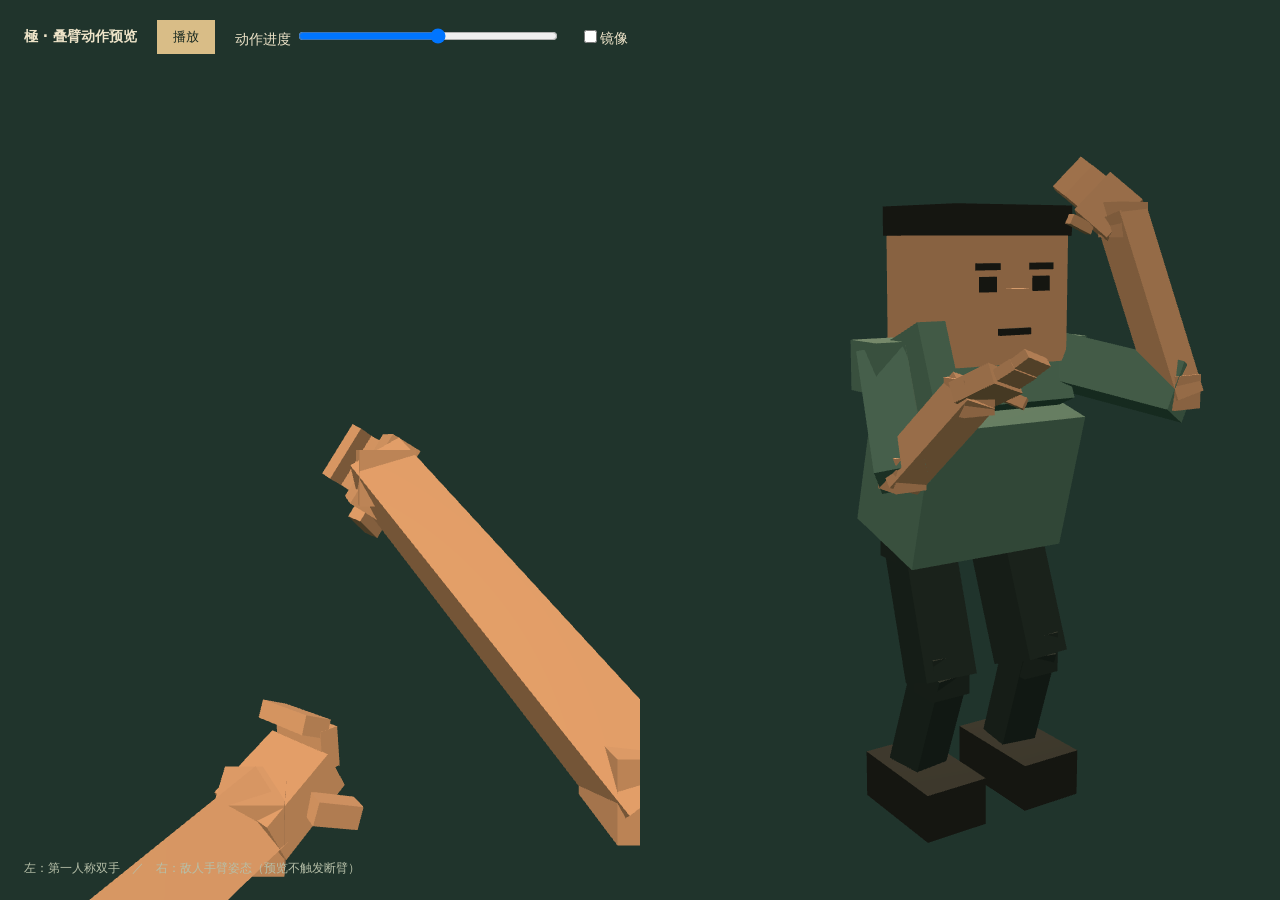
==== previews/arm-lock.html @ 765243b7 "v0.9.5代码导航整理更新" ====
<!doctype html><meta charset="utf-8"><title>極 · 臂锁动作预览</title><style>body{margin:0;background:#172820;color:#eee4c9;font:14px system-ui}header{position:absolute;top:20px;left:24px;right:24px;display:flex;gap:20px;align-items:center}input[type=range]{width:260px}small{position:absolute;bottom:24px;left:24px;color:#b6bfa8}button{padding:8px 16px;background:#d9bd87;border:0;color:#172820}</style><header><b>極 · 叠臂动作预览</b><button id="play">播放</button><label>动作进度 <input id="time" aria-label="动作进度" type="range" min="0" max="0.85" step="0.01" value="0.46"></label><label><input id="mirror" type="checkbox">镜像</label></header><small>左：第一人称双手　／　右：敌人手臂姿态（预览不触发断臂）</small><script type="module" src="arm-lock.js"></script>
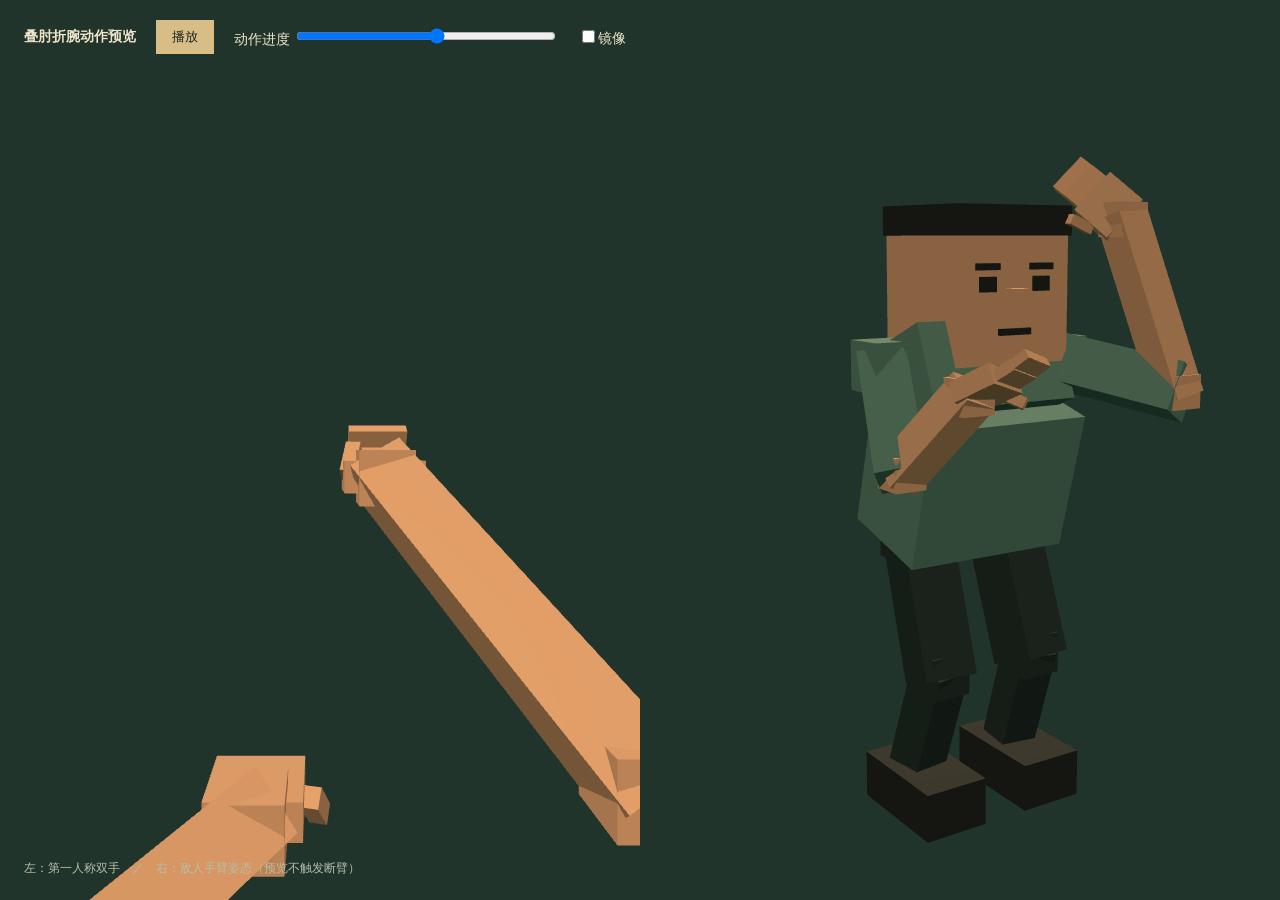
==== commit 6df3e2eb: "v0.10训练场更新" ====
--- a/previews/arm-lock.html
+++ b/previews/arm-lock.html
@@ -1 +1 @@
-<!doctype html><meta charset="utf-8"><title>極 · 臂锁动作预览</title><style>body{margin:0;background:#172820;color:#eee4c9;font:14px system-ui}header{position:absolute;top:20px;left:24px;right:24px;display:flex;gap:20px;align-items:center}input[type=range]{width:260px}small{position:absolute;bottom:24px;left:24px;color:#b6bfa8}button{padding:8px 16px;background:#d9bd87;border:0;color:#172820}</style><header><b>極 · 叠臂动作预览</b><button id="play">播放</button><label>动作进度 <input id="time" aria-label="动作进度" type="range" min="0" max="0.85" step="0.01" value="0.46"></label><label><input id="mirror" type="checkbox">镜像</label></header><small>左：第一人称双手　／　右：敌人手臂姿态（预览不触发断臂）</small><script type="module" src="arm-lock.js"></script>
+<!doctype html><meta charset="utf-8"><title>叠肘折腕动作预览</title><style>body{margin:0;background:#172820;color:#eee4c9;font:14px system-ui}header{position:absolute;top:20px;left:24px;right:24px;display:flex;gap:20px;align-items:center}input[type=range]{width:260px}small{position:absolute;bottom:24px;left:24px;color:#b6bfa8}button{padding:8px 16px;background:#d9bd87;border:0;color:#172820}</style><header><b>叠肘折腕动作预览</b><button id="play">播放</button><label>动作进度 <input id="time" aria-label="动作进度" type="range" min="0" max="0.85" step="0.01" value="0.46"></label><label><input id="mirror" type="checkbox">镜像</label></header><small>左：第一人称双手　／　右：敌人手臂姿态（预览不触发断臂）</small><script type="module" src="arm-lock.js"></script>
